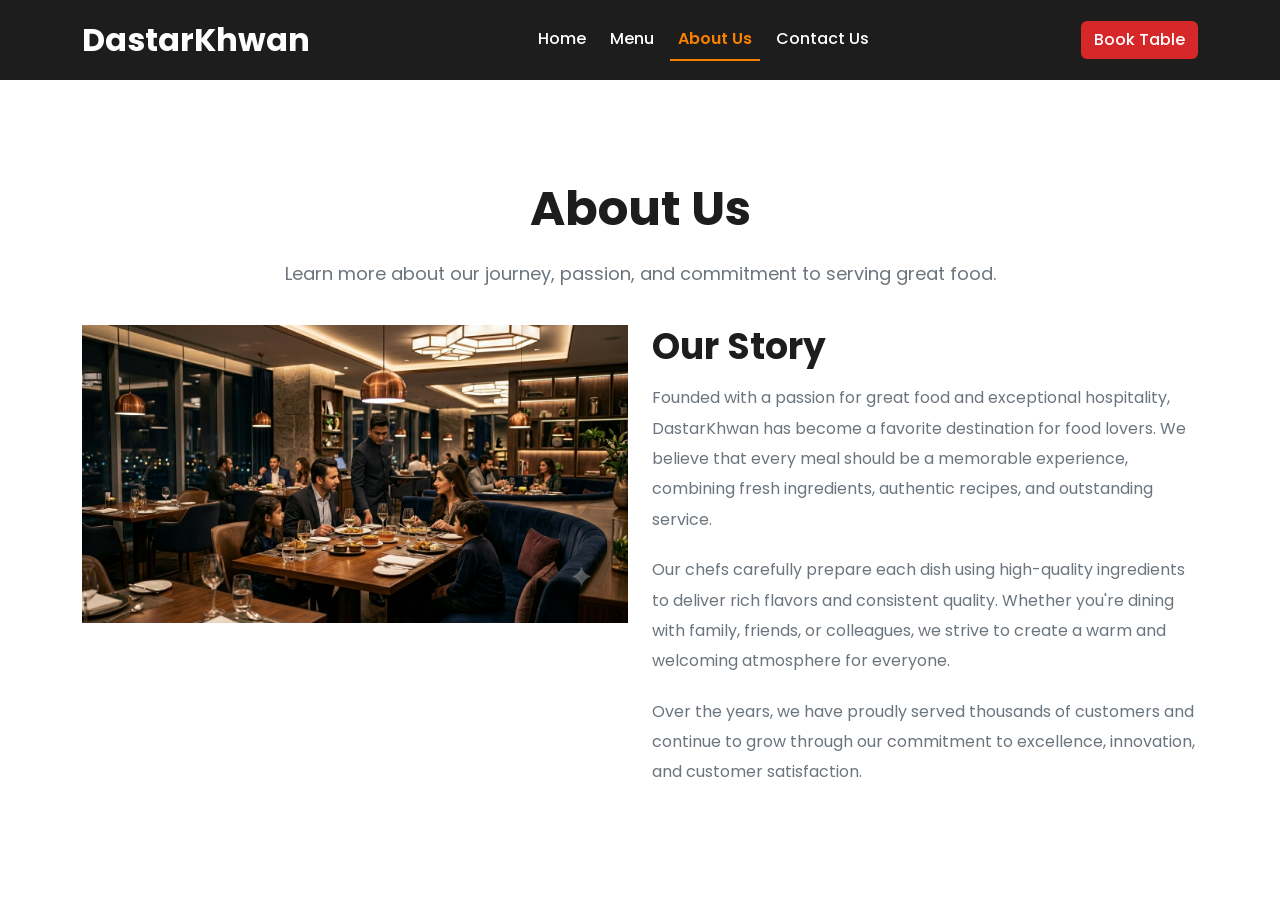
==== about.html @ b50d2d2d "complete menu page" ====
<!DOCTYPE html>
<html lang="en">

<head>
    <meta charset="UTF-8">
    <meta name="viewport" content="width=device-width, initial-scale=1.0">
    <title>Document</title>
    <!-- Fonts poppins -->
    <link rel="preconnect" href="https://fonts.googleapis.com">
    <link rel="preconnect" href="https://fonts.gstatic.com" crossorigin>
    <link href="https://fonts.googleapis.com/css2?family=Poppins:wght@400;500;600;700&display=swap" rel="stylesheet">

    <!-- bootstrap Link -->
    <link rel="stylesheet" href="https://cdn.jsdelivr.net/npm/bootstrap@5.3.3/dist/css/bootstrap.min.css">
    <link rel="stylesheet" href="https://cdn.jsdelivr.net/npm/bootstrap-icons@1.11.3/font/bootstrap-icons.min.css">

    <!-- My CSS -->
    <link rel="stylesheet" href="Css/style.css">

</head>

<body>

    <!-- Navbar -->
    <nav class="navbar navbar-expand-lg navbar-dark">
        <div class="container">

            <a class="navbar-brand" href="#">DastarKhwan</a>

            <button class="navbar-toggler" type="button" data-bs-toggle="collapse" data-bs-target="#mynavbar">
                <span class="navbar-toggler-icon"></span>
            </button>

            <div class="collapse navbar-collapse" id="mynavbar">
                <ul class="navbar-nav mx-auto gap-2">
                    <li class="nav-item">
                        <a class="nav-link" href="index.html">Home</a>
                    </li>

                    <li class="nav-item">
                        <a class="nav-link" href="menu.html">Menu</a>
                    </li>

                    <li class="nav-item">
                        <a class="nav-link active" href="about.html">About Us</a>
                    </li>

                    <li class="nav-item">
                        <a class="nav-link" href="contact.html">Contact Us</a>
                    </li>
                </ul>

                <a class="btn nav-btn" href="">Book Table</a>
            </div>


        </div>
    </nav>



    <!-- hero -->
    <section>
        <div class="container">

            <h1 class="hero-heading text-center">About Us</h1>
            <p class="hero-para text-center">
                Learn more about our journey, passion, and commitment to serving great food.
            </p>


            <div class="row g-4">

                <!-- about img -->
                <div class="col-12 col-md-6 col-lg-6">

                    <img class="img-fluid" src="images/about_resturant.png" alt="">

                </div>


                <!-- text -->
                <div class="col-12 col-md-6 col-lg-6">

                    <h2 class="sec-heading">Our Story</h2>

                    <p class="about-text">
                        Founded with a passion for great food and exceptional hospitality, DastarKhwan has become a
                        favorite destination for food lovers. We believe that every meal should be a memorable
                        experience, combining fresh ingredients, authentic recipes, and outstanding service.
                    </p>

                    <p class="about-text">
                        Our chefs carefully prepare each dish using high-quality ingredients to deliver rich flavors and
                        consistent quality. Whether you're dining with family, friends, or colleagues, we strive to
                        create a warm and welcoming atmosphere for everyone.
                    </p>

                    <p class="about-text">
                        Over the years, we have proudly served thousands of customers and continue to grow through our
                        commitment to excellence, innovation, and customer satisfaction.
                    </p>

                </div>
            </div>




        </div>
    </section>








    <!-- Bootstrap js -->
    <script src="https://cdn.jsdelivr.net/npm/bootstrap@5.3.3/dist/js/bootstrap.bundle.min.js"></script>

    <!-- my js link -->
    <script src="JS/script.js"></script>

</body>

</html>
---- Css/style.css ----
* {
    padding: 0;
    margin: 0;
    box-sizing: border-box;
    font-family: Poppins, sans-serif;
}

/* Navbar */
nav {
    Background: #1D1D1D;
    min-height: 80px;
}

.navbar-brand {
    font-size: 32px;
    font-weight: 700;
}


.nav-link {
    font-weight: 500;
    font-size: 16px;
    color: white;
}

.nav-link:hover {
    color: #F77F00;
}

.nav-link.active{
    color: #F77F00 !important;
    font-weight: 600;
    border-bottom: 2px solid #F77F00;
}

.nav-btn {
    background-color: #D62828;
    color: white;
    font-weight: 500;
    font-size: 16px;
}

.nav-btn:hover {
    background-color: #F77F00;
    color: white;
}

/* Media Query navbar */

@media (max-width: 768px) {
    nav {
        min-height: 70px;
    }

    .navbar-brand {
        font-size: 22px;
    }

    .nav-btn {
        margin-top: 20px;
    }

}

/* Section spacing */
/* section {
    padding: 100px 0px;
} */

/* Hero section */
.hero-section {
    padding: 120px 0px;
}

.hero-heading {
    font-size: 48px;
    font-weight: 700;
    color: #1D1D1D;
    line-height: 1.2;
    margin-bottom: 20px;
}

.hero-para {
    font-size: 18px;
    color: #6C757D;
    line-height: 1.8;
    margin-bottom: 35px;
}


/* hero image */
.hero-img {
    width: 100%;
    height: 450px;
    object-fit: cover;
    border-radius: 16px;
    box-shadow: 0px 15px 35px rgba(0, 0, 0, 0.1);
}


/* mobile media Query */

/* Mobile */
@media (max-width: 768px) {

    .hero-section {
        padding: 60px 0px;
    }

    .hero-heading {
        font-size: 36px;
    }

    .hero-para {
        font-size: 16px;
    }

    .hero-img {
        height: auto;
    }


}

/* ipad  */
@media (max-width: 992px) {
    .hero-section {
        padding: 80px 0px;
    }

    .hero-section .col-12 {
        text-align: center;
    }

    .hero-heading {
        font-size: 40px;
    }
}

/* Featured Dishes */

section {
    padding: 100px 0;
}

.sec-heading {
    font-size: 36px;
    font-weight: 700;
    color: #1D1D1D;
    margin-bottom: 15px;
}

.sec-sub-heading {
    font-size: 18px;
    color: #6C757D;
    margin-bottom: 50px;
}

/* feature card */
.feature-card {
    background-color: #fff;
    border-radius: 15px;
    overflow: hidden;
    box-shadow: 0 5px 20px rgba(0, 0, 0, 0.08);
    transition: 0.3s;
    height: 100%;
}

.feature-card:hover {
    transform: translateY(-5px);
    box-shadow: 0 15px 35px rgba(0,0,0,0.12);

}

/* feature img css */
.food-img {
    width: 100%;
    height: 220px;
    object-fit: cover;
}

/* food body card Reuseable classes */
.food-body {
    padding: 25px;
    display: flex;
    flex-direction: column;
}

.food-title {
    font-size: 24px;
    font-weight: 600;
    color: #1D1D1D;
    margin-bottom: 10px;
}

.card-text {
    color: #6C757D;
    line-height: 1.8;
}

.food-price {
    font-size: 22px;
    font-weight: 700;
    color: #D62828;
    margin-bottom: 20px;
}

/* primary btn */
.primary-btn {
    background-color: #D62828;
    color: #fff;
    padding: 12px 24px;
    border-radius: 8px;
    transition: 0.3s;
    align-self: flex-start;
}

.primary-btn:hover {
    background-color: #F77F00;
    color: #fff;
}

/* media query mobile */
@media (max-width: 768px) {

    .sec-heading {
        font-size: 30px;
    }

    .sec-sub-heading {
        font-size: 16px;
    }

}

/* why choose us */

/* img css  */

.why-choose-us .row{
    margin-top: 50px;
}


.why-choose-icon {
    font-size: 48px;
    color: #D62828;
}


.stars{
    color: #F77F00;
    font-size: 18px;
    margin-bottom: 15px;
}



/* footer  */

.footer{
    background-color: #1D1D1D;
    color: #fff;
    padding: 70px 0 30px;
}

.footer-logo{
    font-size: 32px;
    font-weight: 700;
    margin-bottom: 20px;
}

.footer-heading{
    font-size: 22px;
    font-weight: 600;
    margin-bottom: 20px;

}

.footer-text{
    color: #B0B0B0;
    line-height: 1.8;
}

.footer-text i{
    color: #D62828;
    margin-right: 8px;
}

.footer-links{
    list-style: none;
    padding: 0;
}

.footer-links li{
    margin-bottom: 10px;
}

.footer-links a{
    color: #B0B0B0;
    text-decoration: none;
    transition: 0.3s;
}

.footer-links a:hover{
    color: #D62828;
}

.copyright{
    color: #B0B0B0;
    margin-top: 20px;
}

/* social media icons */
.social-icons a{
    color: white;
    font-size: 24px;
    margin-right: 15px;
    transition: 0.3s;
}

.social-icons a:hover{
    color: #D62828;
}


/* about section */
.about-text{
    color: #6C757D;
    line-height: 1.9;
    margin-bottom: 20px;
}
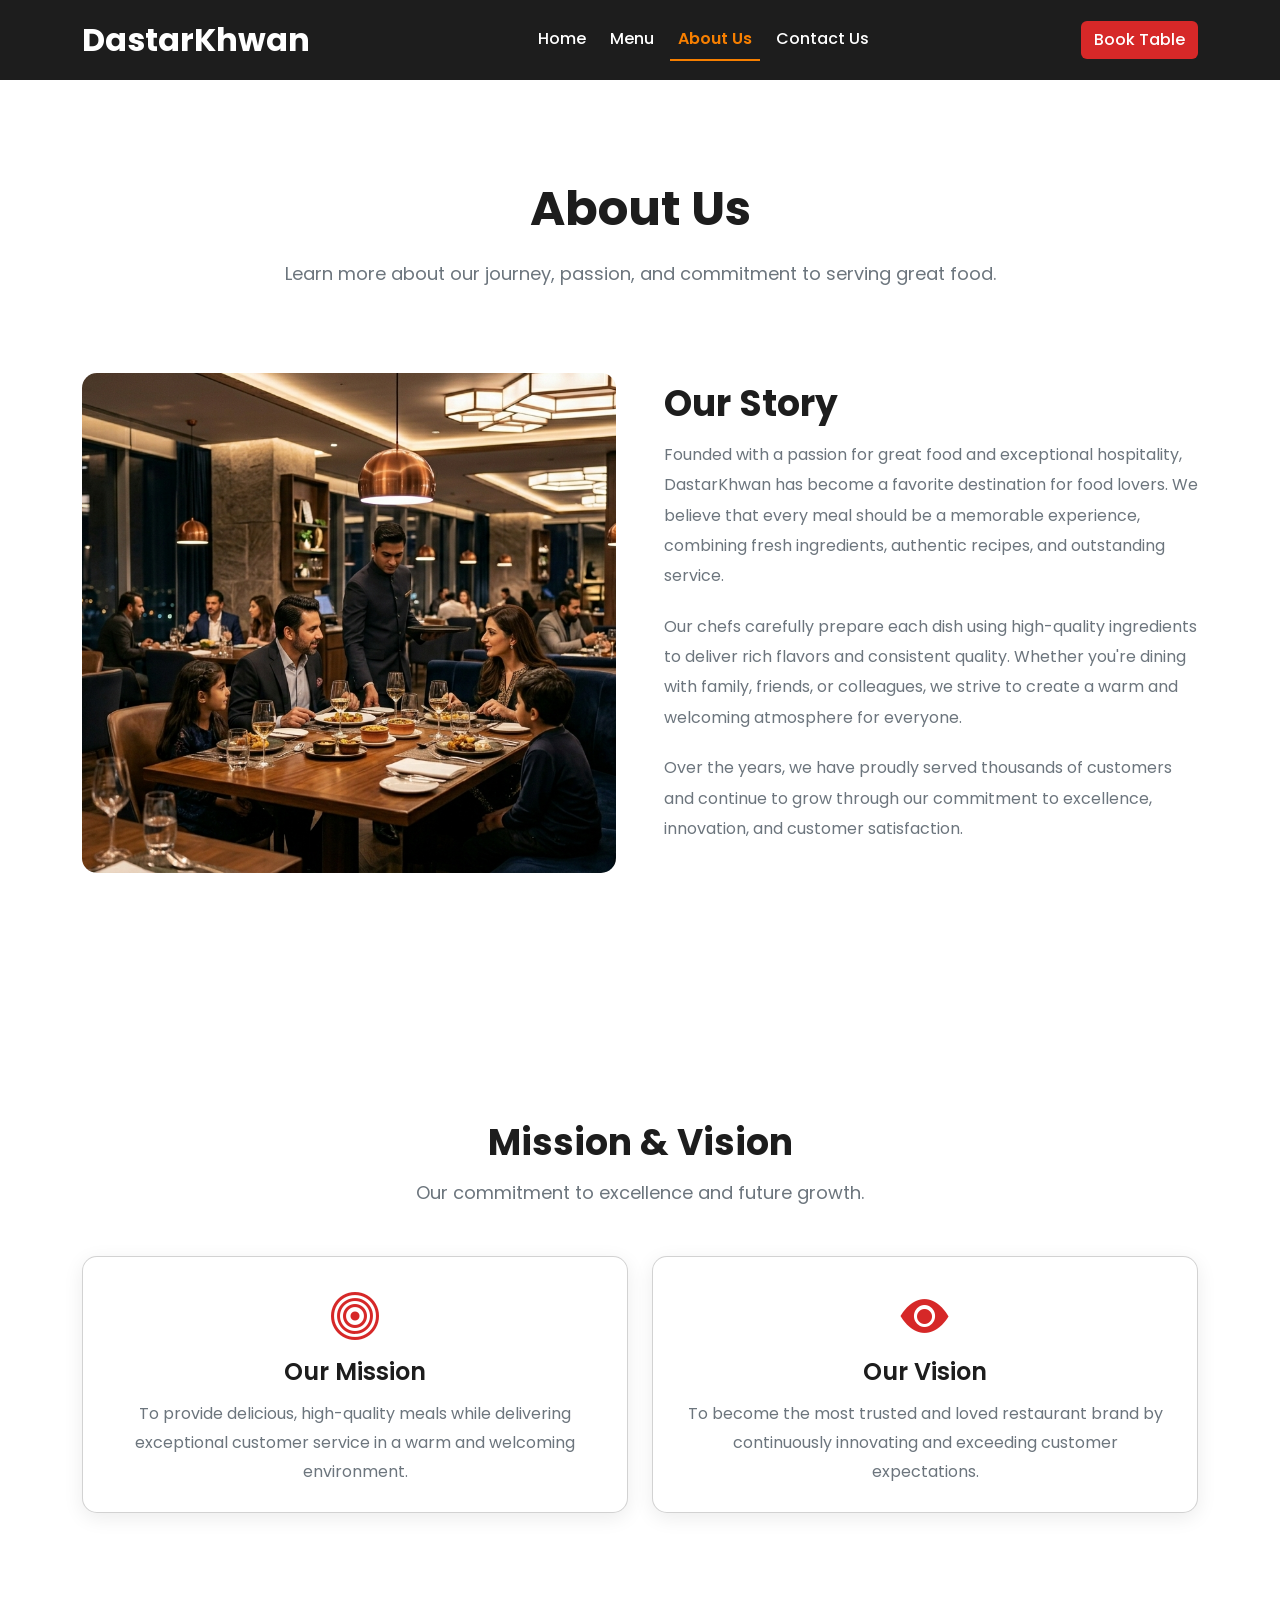
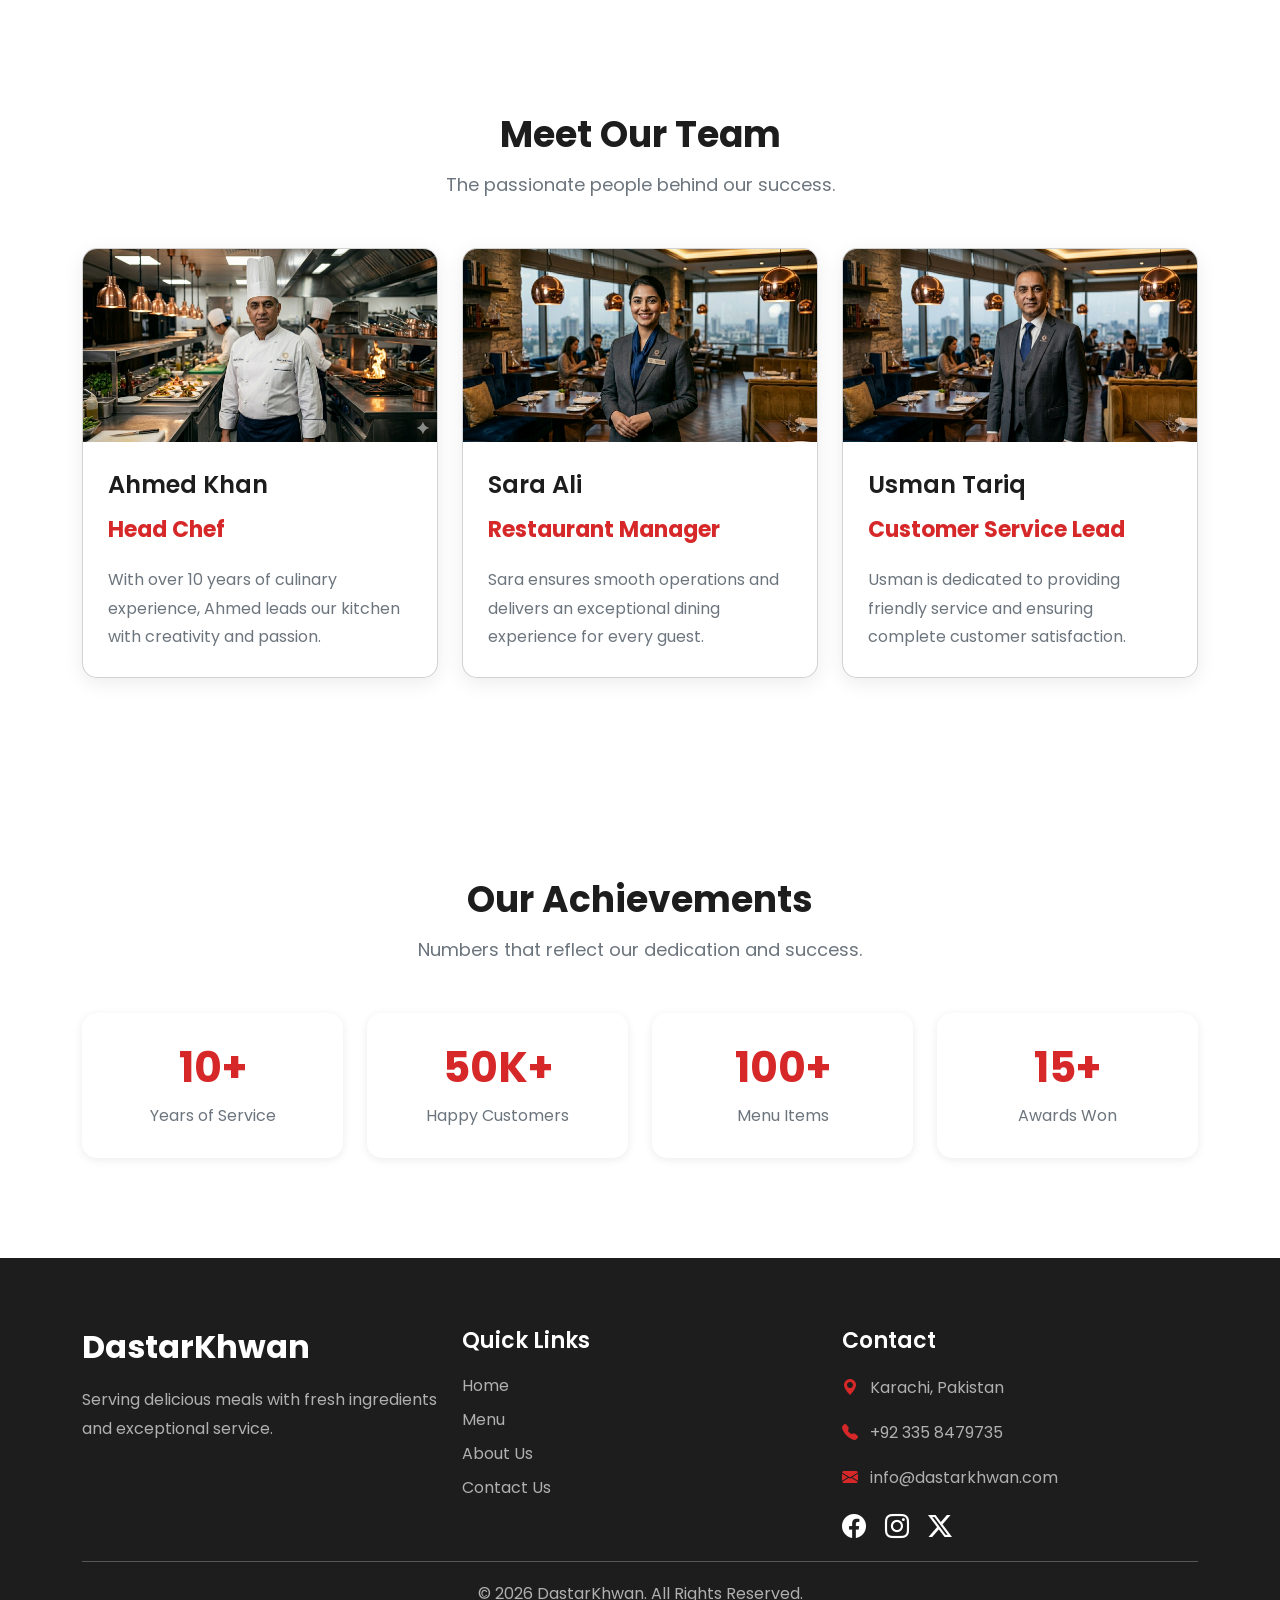
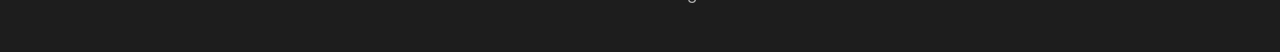
==== commit c5b6aab2: "complete about page" ====
--- a/about.html
+++ b/about.html
@@ -69,12 +69,12 @@
             </p>
 
 
-            <div class="row g-4">
+            <div class="row align-items-center g-5 py-5">
 
                 <!-- about img -->
                 <div class="col-12 col-md-6 col-lg-6">
 
-                    <img class="img-fluid" src="images/about_resturant.png" alt="">
+                    <img class="img-fluid about-img" src="images/about_resturant.png" alt="">
 
                 </div>
 
@@ -112,6 +112,270 @@
 
 
 
+    <!-- Mission and vision section -->
+    <section>
+        <div class="container">
+
+            <h2 class="sec-heading text-center">Mission & Vision</h2>
+
+            <p class="sec-sub-heading text-center">
+                Our commitment to excellence and future growth.
+            </p>
+
+
+            <div class="row g-4">
+
+                <div class="col-md-6">
+
+                    <div class="card feature-card text-center h-100">
+
+
+                        <div class="card-body food-body">
+
+                            <i class="bi bi-bullseye why-choose-icon"></i>
+                            <div class="card-tile food-title">Our Mission</div>
+
+                            <div class="card-text">To provide delicious, high-quality meals while delivering exceptional
+                                customer service in a warm and welcoming environment.</div>
+
+                        </div>
+                    </div>
+
+
+                </div>
+
+
+                <div class="col-md-6">
+                    <div class="card feature-card text-center h-100">
+
+
+                        <div class="card-body food-body">
+
+                            <i class="bi bi-eye-fill why-choose-icon"></i>
+                            <div class="card-title food-title">Our Vision</div>
+                            <div class="card-text">To become the most trusted and loved restaurant brand by continuously
+                                innovating and exceeding customer expectations.</div>
+
+                        </div>
+                    </div>
+
+                </div>
+
+            </div>
+
+
+
+
+
+
+        </div>
+    </section>
+
+
+    <!-- Team section -->
+    <section>
+        <div class="container">
+
+            <h2 class="sec-heading text-center">Meet Our Team</h2>
+
+            <p class="sec-sub-heading text-center">
+                The passionate people behind our success.
+            </p>
+
+
+            <!-- Team Card -->
+
+            <!-- card 1 -->
+            <div class="row g-4">
+
+                <div class="col-12 col-md-6 col-lg-4">
+
+                    <div class="card feature-card">
+
+                        <img class="card-img-top" src="images/chefimg.png" alt="">
+
+                        <div class="card-body food-body">
+
+                            <div class="card-title food-title">Ahmed Khan</div>
+                            <p class="food-price">Head Chef</p>
+
+                            <div class="card-text">With over 10 years of culinary experience, Ahmed leads our kitchen
+                                with creativity and passion.</div>
+
+                        </div>
+                    </div>
+
+                </div>
+
+
+
+                <!-- card 2 -->
+                <div class="col-12 col-md-6 col-lg-4">
+
+                    <div class="card feature-card">
+
+                        <img class="card-img-top" src="images/manager.png" alt="">
+
+                        <div class="card-body food-body">
+
+                            <div class="card-title food-title">Sara Ali</div>
+                            <p class="food-price">Restaurant Manager</p>
+
+                            <div class="card-text">Sara ensures smooth operations and delivers an exceptional dining
+                                experience for every guest.</div>
+
+
+                        </div>
+
+                    </div>
+
+                </div>
+
+
+
+                <!-- card 3 -->
+
+                <div class="col-12 col-md-6 col-lg-4">
+
+                    <div class="card feature-card">
+
+                        <img class="card-img-top" src="images/leadsmen.png" alt="">
+
+
+                        <div class="card-body food-body">
+
+                            <div class="card-title food-title">Usman Tariq</div>
+                            <p class="food-price">Customer Service Lead</p>
+
+                            <div class="card-text">Usman is dedicated to providing friendly service and ensuring
+                                complete customer satisfaction.</div>
+
+
+                        </div>
+
+                    </div>
+
+                </div>
+
+
+
+            </div>
+    </section>
+
+
+
+    <section>
+        <div class="container">
+
+            <h2 class="sec-heading text-center">Our Achievements</h2>
+
+            <p class="sec-sub-heading text-center">
+                Numbers that reflect our dedication and success.
+            </p>
+
+
+
+            <div class="row text-center g-4">
+
+                <div class="col-6 col-lg-3">
+                    <div class="stats-card">
+                        <h2 class="stats-number">10+</h2>
+                        <p class="stats-text">Years of Service</p>
+                    </div>
+                </div>
+
+                <div class="col-6 col-lg-3">
+                    <div class="stats-card">
+                        <h2 class="stats-number">50K+</h2>
+                        <p class="stats-text">Happy Customers</p>
+                    </div>
+                </div>
+
+                <div class="col-6 col-lg-3">
+                    <div class="stats-card">
+                        <h2 class="stats-number">100+</h2>
+                        <p class="stats-text">Menu Items</p>
+                    </div>
+                </div>
+
+                <div class="col-6 col-lg-3">
+                    <div class="stats-card">
+                        <h2 class="stats-number">15+</h2>
+                        <p class="stats-text">Awards Won</p>
+                    </div>
+                </div>
+
+            </div>
+
+
+
+
+
+        </div>
+    </section>
+
+
+
+
+
+
+    <!-- footer -->
+    <!-- footer -->
+    <footer class="footer">
+        <div class="container">
+
+            <div class="row g-4">
+
+                <!-- Brand -->
+                <div class="col-md-4">
+                    <h3 class="footer-logo">DastarKhwan</h3>
+
+                    <p class="footer-text">
+                        Serving delicious meals with fresh ingredients and exceptional service.
+                    </p>
+                </div>
+
+                <!-- Quick Links -->
+                <div class="col-md-4">
+                    <h4 class="footer-heading">Quick Links</h4>
+
+                    <ul class="footer-links">
+                        <li><a href="index.html">Home</a></li>
+                        <li><a href="menu.html">Menu</a></li>
+                        <li><a href="about.html">About Us</a></li>
+                        <li><a href="contact.html">Contact Us</a></li>
+                    </ul>
+                </div>
+
+                <!-- Contact -->
+                <div class="col-md-4">
+                    <h4 class="footer-heading">Contact</h4>
+
+                    <p class="footer-text"> <i class="bi bi-geo-alt-fill"></i> Karachi, Pakistan</p>
+                    <p class="footer-text"><i class="bi bi-telephone-fill"></i> +92 335 8479735</p>
+                    <p class="footer-text"><i class="bi bi-envelope-fill"></i> info@dastarkhwan.com</p>
+
+                    <!-- icons -->
+                    <div class="social-icons mt-3">
+                        <a href="#"><i class="bi bi-facebook"></i></a>
+                        <a href="#"><i class="bi bi-instagram"></i></a>
+                        <a href="#"><i class="bi bi-twitter-x"></i></a>
+                    </div>
+                </div>
+
+            </div>
+
+            <hr>
+
+            <div class="text-center">
+                <p class="copyright">
+                    © 2026 DastarKhwan. All Rights Reserved.
+                </p>
+            </div>
+
+        </div>
+    </footer>
+
 
 
 
--- a/Css/style.css
+++ b/Css/style.css
@@ -27,7 +27,7 @@
     color: #F77F00;
 }
 
-.nav-link.active{
+.nav-link.active {
     color: #F77F00 !important;
     font-weight: 600;
     border-bottom: 2px solid #F77F00;
@@ -138,6 +138,8 @@
 }
 
 /* Featured Dishes */
+
+/* Reuseable classes */
 
 section {
     padding: 100px 0;
@@ -168,7 +170,7 @@
 
 .feature-card:hover {
     transform: translateY(-5px);
-    box-shadow: 0 15px 35px rgba(0,0,0,0.12);
+    box-shadow: 0 15px 35px rgba(0, 0, 0, 0.12);
 
 }
 
@@ -179,7 +181,8 @@
     object-fit: cover;
 }
 
-/* food body card Reuseable classes */
+/* food body card */
+
 .food-body {
     padding: 25px;
     display: flex;
@@ -237,7 +240,7 @@
 
 /* img css  */
 
-.why-choose-us .row{
+.why-choose-us .row {
     margin-top: 50px;
 }
 
@@ -248,7 +251,7 @@
 }
 
 
-.stars{
+.stars {
     color: #F77F00;
     font-size: 18px;
     margin-bottom: 15px;
@@ -258,75 +261,120 @@
 
 /* footer  */
 
-.footer{
+.footer {
     background-color: #1D1D1D;
     color: #fff;
     padding: 70px 0 30px;
 }
 
-.footer-logo{
+.footer-logo {
     font-size: 32px;
     font-weight: 700;
     margin-bottom: 20px;
 }
 
-.footer-heading{
+.footer-heading {
     font-size: 22px;
     font-weight: 600;
     margin-bottom: 20px;
 
 }
 
-.footer-text{
+.footer-text {
     color: #B0B0B0;
     line-height: 1.8;
 }
 
-.footer-text i{
+.footer-text i {
     color: #D62828;
     margin-right: 8px;
 }
 
-.footer-links{
+.footer-links {
     list-style: none;
     padding: 0;
 }
 
-.footer-links li{
+.footer-links li {
     margin-bottom: 10px;
 }
 
-.footer-links a{
+.footer-links a {
     color: #B0B0B0;
     text-decoration: none;
     transition: 0.3s;
 }
 
-.footer-links a:hover{
-    color: #D62828;
-}
-
-.copyright{
+.footer-links a:hover {
+    color: #D62828;
+}
+
+.copyright {
     color: #B0B0B0;
     margin-top: 20px;
 }
 
 /* social media icons */
-.social-icons a{
+.social-icons a {
     color: white;
     font-size: 24px;
     margin-right: 15px;
     transition: 0.3s;
 }
 
-.social-icons a:hover{
+.social-icons a:hover {
     color: #D62828;
 }
 
 
 /* about section */
-.about-text{
+.about-text {
     color: #6C757D;
     line-height: 1.9;
     margin-bottom: 20px;
+}
+
+.about-img {
+    border-radius: 15px;
+    width: 100%;
+    height: 500px;
+    object-fit: cover;
+}
+
+/* Mobile */
+@media (max-width: 767px) {
+    .about-img {
+        height: auto;
+    }
+}
+
+/* tablet */
+@media (max-width: 991px) {
+    .about-img {
+        height: 400px;
+
+
+    }
+}
+
+
+/* about section stats */
+.stats-card{
+    background: white;
+    padding: 30px 20px;
+    border-radius: 15px;
+    box-shadow: 0 2px 10px rgba(0,0,0,0.08);
+    height: 100%;
+}
+
+.stats-number{
+    color: #D62828;
+    font-size: 42px;
+    font-weight: 700;
+    margin-bottom: 10px;
+}
+
+.stats-text{
+    color: #6C757D;
+    margin: 0px;
 }
